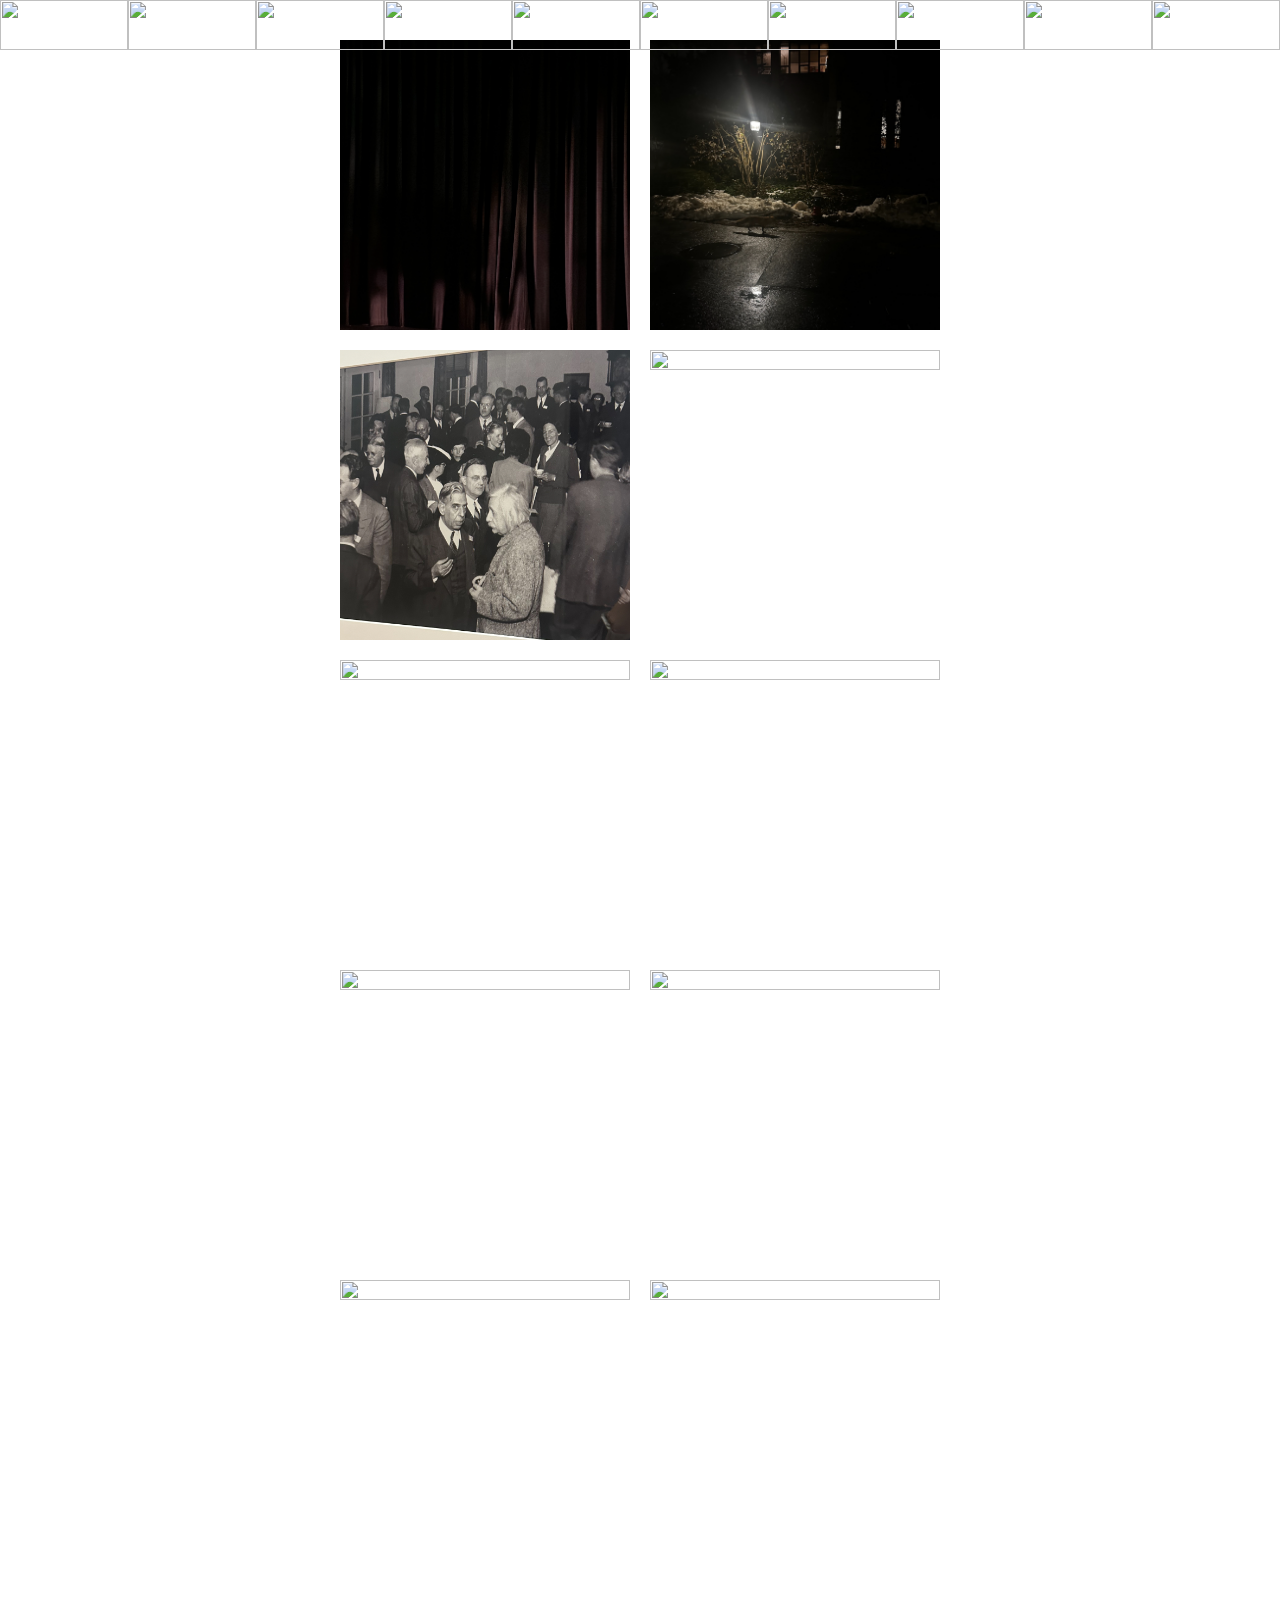
==== black.html @ e3546f2f "draft" ====
<!DOCTYPE html>
<html lang="en">
<head>
    <meta charset="UTF-8">
    <title></title>
    <link rel="stylesheet" href="styles.css">
</head>
<body>

    <div class="menu">
        <a href="red.html"><img src="colors/red.jpg" alt=""></a>
        <a href="orange.html"><img src="colors/orange.jpg" alt=""></a>
        <a href="yellow.html"><img src="colors/yellow.jpg" alt=""></a>
        <a href="green.html"><img src="colors/green.jpg" alt=""></a>
        <a href="blue.html"><img src="colors/blue.jpg" alt=""></a>
        <a href="purple.html"><img src="colors/purple.jpg" alt=""></a>
        <a href="pink.html"><img src="colors/pink.jpg" alt=""></a>
        <a href="brown.html"><img src="colors/brown.jpg" alt=""></a>
        <a href="black.html"><img src="colors/black.jpg" alt=""></a>
        <a href="white.html"><img src="colors/white.jpg" alt=""></a>
    </div>

    <div class="gallery">
        <img src="imgs/black1.jpg" alt="">
        <img src="imgs/black2.jpg" alt="">
        <img src="imgs/black3.jpg" alt="">
        <img src="imgs/black4.jpg" alt="">
        <img src="imgs/black5.jpg" alt="">
        <img src="imgs/black6.jpg" alt="">
        <img src="imgs/black7.jpg" alt="">
        <img src="imgs/black8.jpg" alt="">
        <img src="imgs/black9.jpg" alt="">
        <img src="imgs/black10.jpg" alt="">
    </div>




</body>
</html>
---- styles.css ----
body {
    margin: 0;
    display: flex;
    justify-content: center;  
}

.gallery {
    width: 600px;             
    display: grid;
    grid-template-columns: 1fr 1fr;
    gap: 20px;
    padding: 40px 0;
}

.gallery img {
    width: 100%;
    object-fit: cover;
    display: block;
    aspect-ratio: 1 / 1;
}

.menu {
    position: fixed;
    top: 0;
    width: 100%;
    display: grid;
    grid-template-columns: repeat(10, 1fr);
}

.menu img {
    width: 100%;
    height: 50px;
    object-fit: cover;
    display: block;
}
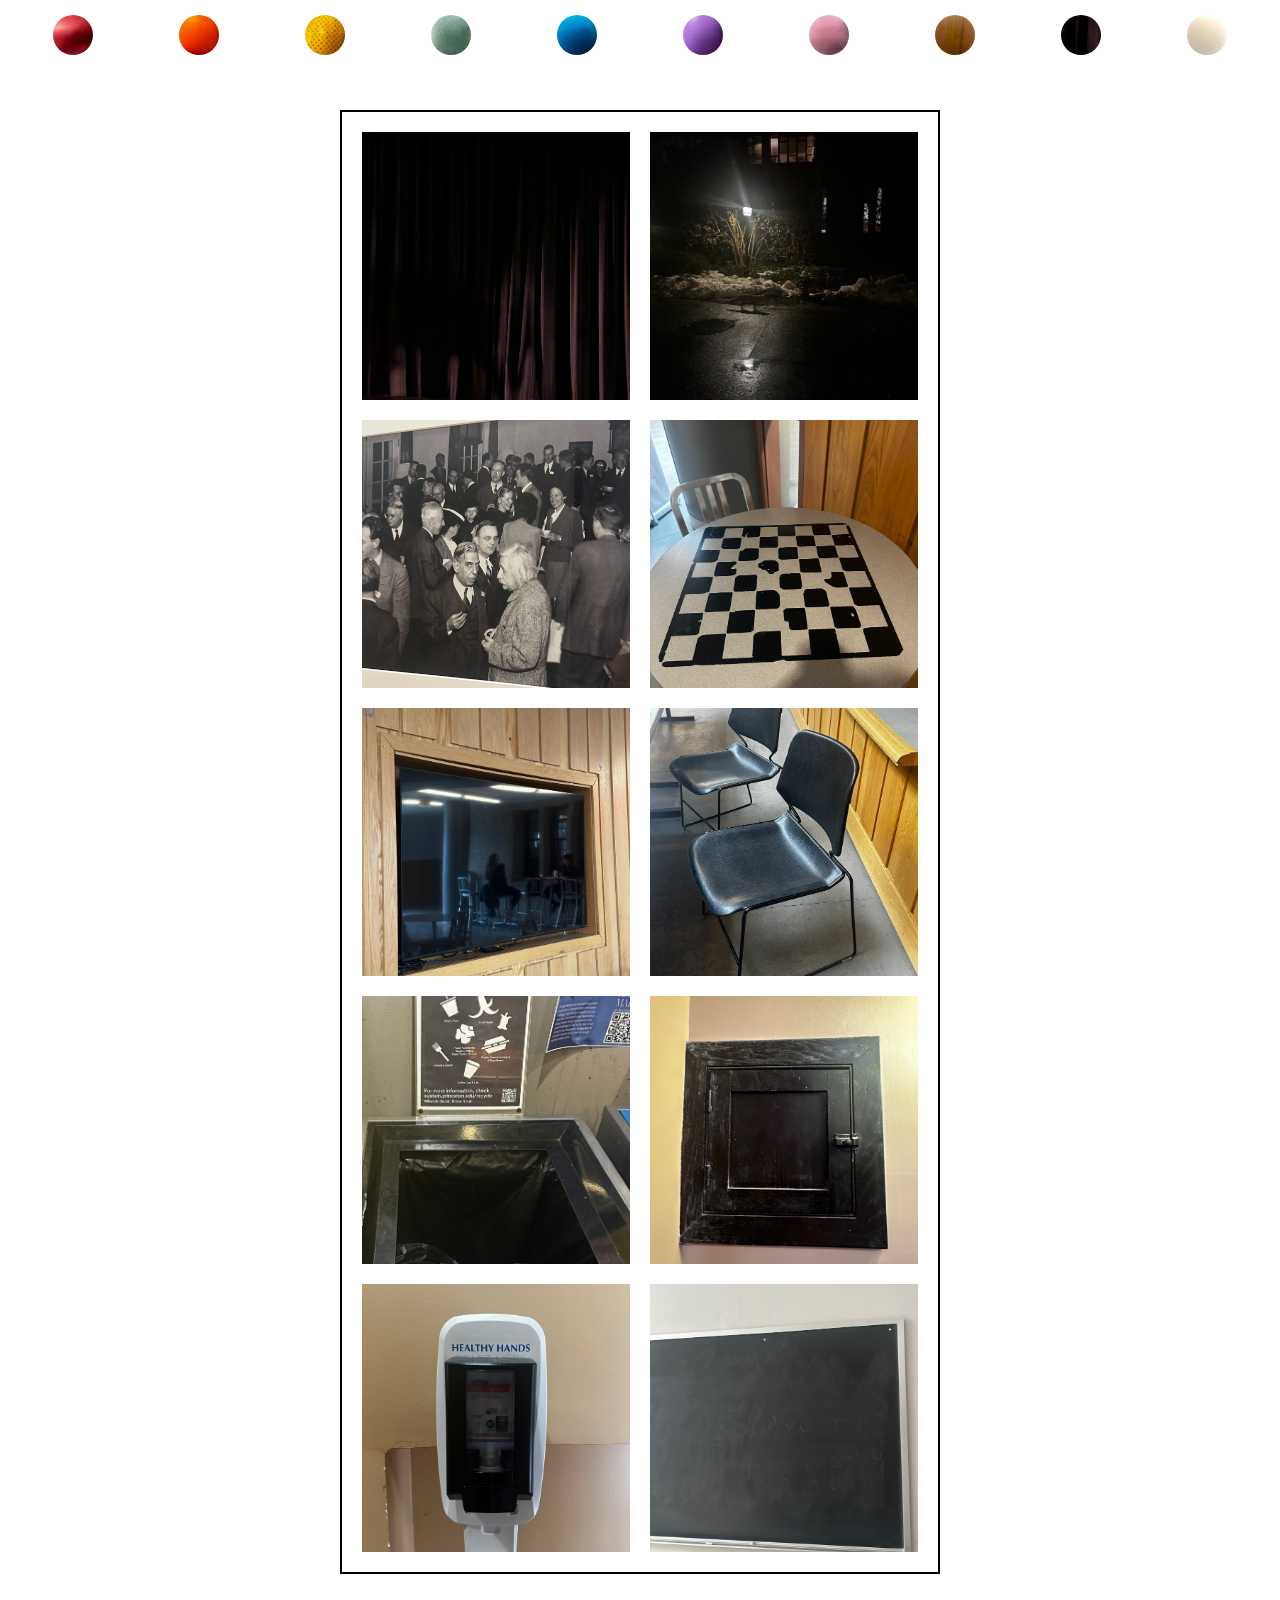
==== commit 5470e2d9: "new" ====
--- a/black.html
+++ b/black.html
@@ -5,7 +5,7 @@
     <title></title>
     <link rel="stylesheet" href="styles.css">
 </head>
-<body>
+<body class="black-theme">
 
     <div class="menu">
         <a href="red.html"><img src="colors/red.jpg" alt=""></a>
--- a/styles.css
+++ b/styles.css
@@ -1,15 +1,23 @@
 body {
     margin: 0;
-    display: flex;
     justify-content: center;  
 }
 
+#feature-image {
+  display: block;
+  width: 500px;       
+  margin: 60px auto;
+}
+
 .gallery {
-    width: 600px;             
-    display: grid;
-    grid-template-columns: 1fr 1fr;
-    gap: 20px;
-    padding: 40px 0;
+  max-width: 600px;
+  margin: 40px auto;
+  display: grid;
+  grid-template-columns: 1fr 1fr;
+  gap: 20px;
+  border: 2px solid;     
+  padding: 20px;         
+  box-sizing: border-box;
 }
 
 .gallery img {
@@ -19,17 +27,81 @@
     aspect-ratio: 1 / 1;
 }
 
+/* RED */
+.red-theme .gallery {
+  border-color: #c62828;
+}
+
+/* ORANGE */
+.orange-theme .gallery {
+  border-color: #ef6c00;
+}
+
+/* YELLOW */
+.yellow-theme .gallery {
+  border-color: #f9a825;
+}
+
+/* GREEN */
+.green-theme .gallery {
+  border-color: #2e7d32;
+}
+
+/* BLUE */
+.blue-theme .gallery {
+  border-color: #1565c0;
+}
+
+/* PURPLE */
+.purple-theme .gallery {
+  border-color: #6a1b9a;
+}
+
+/* PINK */
+.pink-theme .gallery {
+  border-color: #ffb6c1;
+}
+
+/* BROWN */
+.brown-theme .gallery {
+  border-color: #6d4c41;
+}
+
+/* BLACK */
+.black-theme .gallery {
+  border-color: #000000;
+}
+
+/* WHITE */
+.white-theme .gallery {
+  border-color: #e0e0e0; /* light gray so it's visible */
+}
+
 .menu {
-    position: fixed;
-    top: 0;
-    width: 100%;
-    display: grid;
-    grid-template-columns: repeat(10, 1fr);
+  width: 100%;
+  display: grid;
+  grid-template-columns: repeat(10, 1fr);
+  gap: 10px;
+  padding: 15px;
+  box-sizing: border-box;
+  justify-items: center;   
+  position: sticky;
+  top: 0;
+}
+
+.menu a {
+/* circle */
+  width: 40px;            
+  height: 40px;           
+  border-radius: 50%;     
+  overflow: hidden;
+  display: block;
 }
 
 .menu img {
-    width: 100%;
-    height: 50px;
-    object-fit: cover;
-    display: block;
-}+  width: 100%;
+  height: 100%;
+  object-fit: cover;
+  display: block;
+}
+
